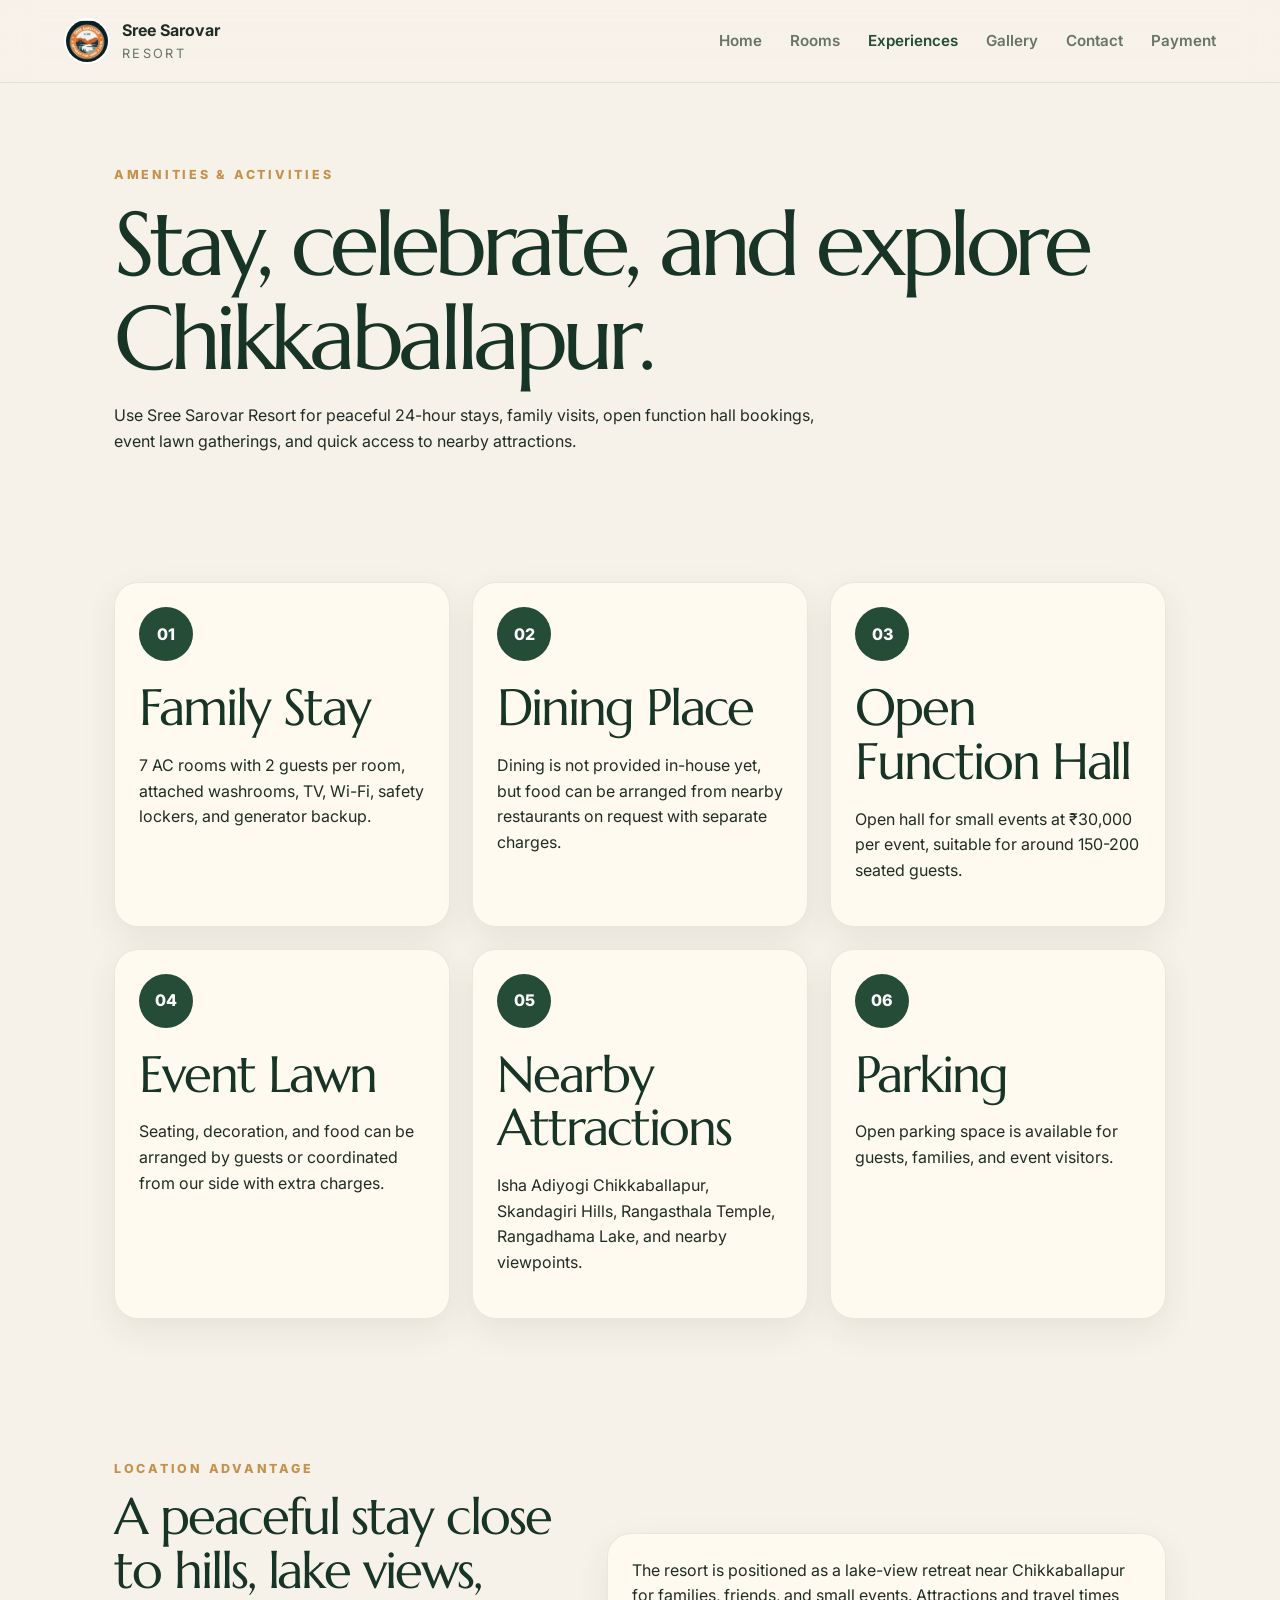
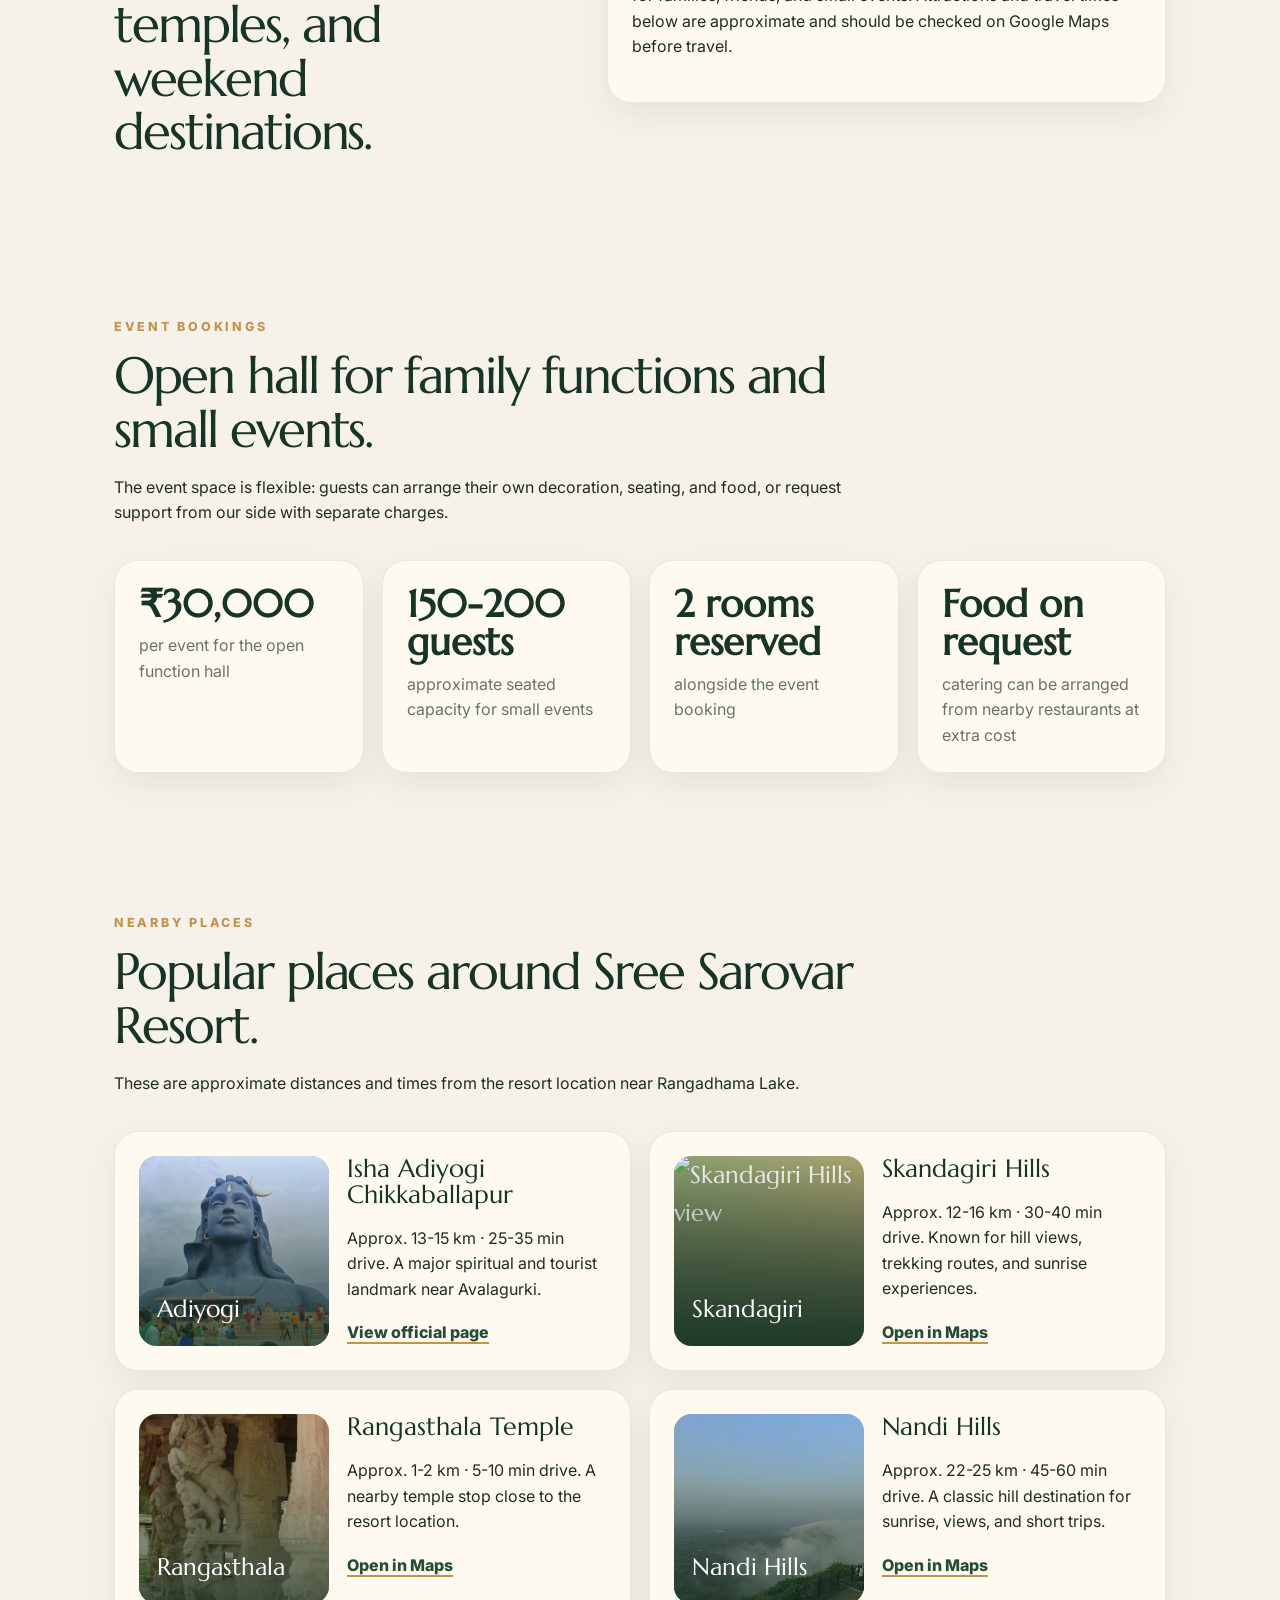
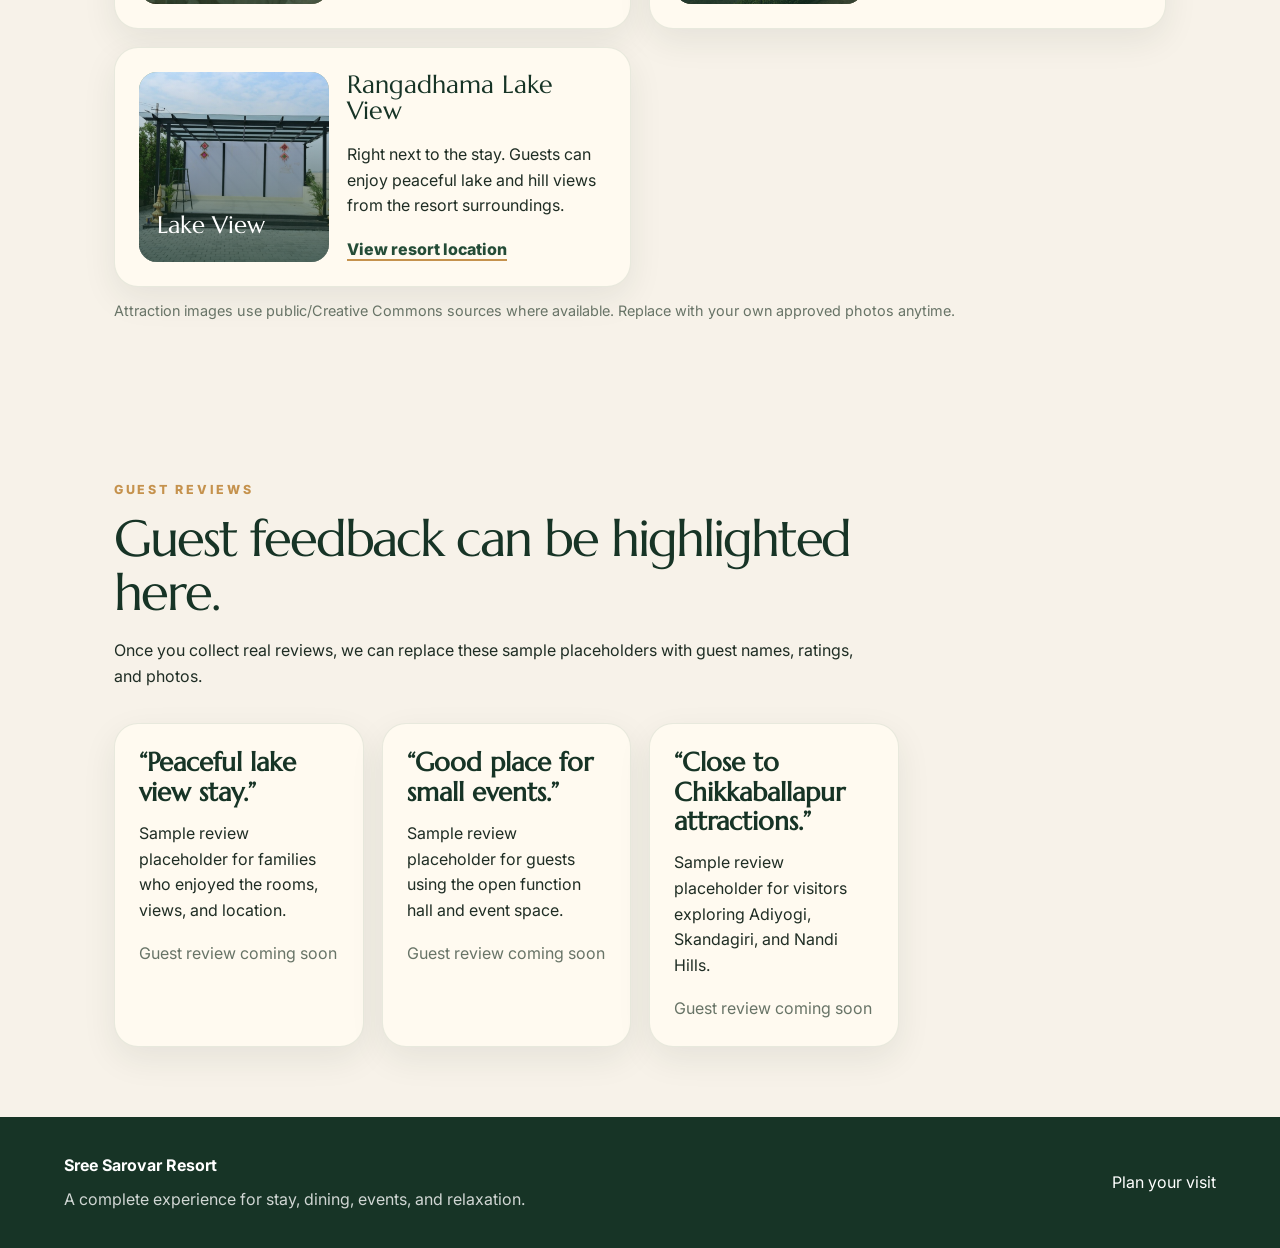
==== experiences.html @ 9f4c0558 "resort website" ====
<!doctype html>
<html lang="en">
  <head>
    <meta charset="utf-8">
    <meta name="viewport" content="width=device-width, initial-scale=1">
    <meta name="description" content="Dining, event spaces, family stays, and nearby attractions at Sree Sarovar Resort.">
    <title>Experiences | Sree Sarovar Resort</title>
    <link rel="preconnect" href="https://fonts.googleapis.com">
    <link rel="preconnect" href="https://fonts.gstatic.com" crossorigin>
    <link href="https://fonts.googleapis.com/css2?family=Marcellus&family=Inter:wght@400;500;600;700&display=swap" rel="stylesheet">
    <link rel="stylesheet" href="assets/css/styles.css">
  </head>
  <body>
    <header class="site-header">
      <a class="brand" href="index.html"><img class="brand-logo" src="assets/images/sri-sarovar-logo.png" alt="Sree Sarovar Resort logo"><span><strong>Sree Sarovar</strong><small>Resort</small></span></a>
      <button class="nav-toggle" type="button" aria-label="Open navigation" aria-expanded="false"><span></span><span></span><span></span></button>
      <nav class="site-nav" aria-label="Primary navigation">
        <a href="index.html">Home</a>
        <a href="rooms.html">Rooms</a>
        <a href="experiences.html" aria-current="page">Experiences</a>
        <a href="gallery.html">Gallery</a>
        <a href="contact.html">Contact</a>
        <a href="payment.html">Payment</a>
      </nav>
    </header>

    <main>
      <section class="page-hero">
        <p class="eyebrow">Amenities & Activities</p>
        <h1>Stay, celebrate, and explore Chikkaballapur.</h1>
        <p>Use Sree Sarovar Resort for peaceful 24-hour stays, family visits, open function hall bookings, event lawn gatherings, and quick access to nearby attractions.</p>
      </section>

      <section class="section">
        <div class="card-grid three">
          <article class="feature-card">
            <div class="icon-circle">01</div>
            <h2>Family Stay</h2>
            <p>7 AC rooms with 2 guests per room, attached washrooms, TV, Wi-Fi, safety lockers, and generator backup.</p>
          </article>
          <article class="feature-card">
            <div class="icon-circle">02</div>
            <h2>Dining Place</h2>
            <p>Dining is not provided in-house yet, but food can be arranged from nearby restaurants on request with separate charges.</p>
          </article>
          <article class="feature-card">
            <div class="icon-circle">03</div>
            <h2>Open Function Hall</h2>
            <p>Open hall for small events at ₹30,000 per event, suitable for around 150-200 seated guests.</p>
          </article>
          <article class="feature-card">
            <div class="icon-circle">04</div>
            <h2>Event Lawn</h2>
            <p>Seating, decoration, and food can be arranged by guests or coordinated from our side with extra charges.</p>
          </article>
          <article class="feature-card">
            <div class="icon-circle">05</div>
            <h2>Nearby Attractions</h2>
            <p>Isha Adiyogi Chikkaballapur, Skandagiri Hills, Rangasthala Temple, Rangadhama Lake, and nearby viewpoints.</p>
          </article>
          <article class="feature-card">
            <div class="icon-circle">06</div>
            <h2>Parking</h2>
            <p>Open parking space is available for guests, families, and event visitors.</p>
          </article>
        </div>
      </section>

      <section class="section split-section">
        <div>
          <p class="eyebrow">Location Advantage</p>
          <h2>A peaceful stay close to hills, lake views, temples, and weekend destinations.</h2>
        </div>
        <div class="story-box">
          <p>The resort is positioned as a lake-view retreat near Chikkaballapur for families, friends, and small events. Attractions and travel times below are approximate and should be checked on Google Maps before travel.</p>
        </div>
      </section>

      <section class="section">
        <div class="section-heading">
          <p class="eyebrow">Event Bookings</p>
          <h2>Open hall for family functions and small events.</h2>
          <p>The event space is flexible: guests can arrange their own decoration, seating, and food, or request support from our side with separate charges.</p>
        </div>
        <div class="policy-grid">
          <article class="policy-card">
            <strong>₹30,000</strong>
            <span>per event for the open function hall</span>
          </article>
          <article class="policy-card">
            <strong>150-200 guests</strong>
            <span>approximate seated capacity for small events</span>
          </article>
          <article class="policy-card">
            <strong>2 rooms reserved</strong>
            <span>alongside the event booking</span>
          </article>
          <article class="policy-card">
            <strong>Food on request</strong>
            <span>catering can be arranged from nearby restaurants at extra cost</span>
          </article>
        </div>
      </section>

      <section class="section">
        <div class="section-heading">
          <p class="eyebrow">Nearby Places</p>
          <h2>Popular places around Sree Sarovar Resort.</h2>
          <p>These are approximate distances and times from the resort location near Rangadhama Lake.</p>
        </div>
        <div class="attraction-grid">
          <article class="attraction-card">
            <div class="attraction-visual">
              <img src="assets/images/attraction-adiyogi.jpg" alt="Adiyogi Shiva statue">
              <span>Adiyogi</span>
            </div>
            <div>
              <h3>Isha Adiyogi Chikkaballapur</h3>
              <p>Approx. 13-15 km · 25-35 min drive. A major spiritual and tourist landmark near Avalagurki.</p>
              <a class="text-link" href="https://isha.sadhguru.org/en/center/consecrated-spaces/adiyogi-chikkaballapur-bangalore" target="_blank" rel="noreferrer">View official page</a>
            </div>
          </article>
          <article class="attraction-card">
            <div class="attraction-visual">
              <img src="assets/images/attraction-skandagiri.jpg" alt="Skandagiri Hills view">
              <span>Skandagiri</span>
            </div>
            <div>
              <h3>Skandagiri Hills</h3>
              <p>Approx. 12-16 km · 30-40 min drive. Known for hill views, trekking routes, and sunrise experiences.</p>
              <a class="text-link" href="https://www.google.com/maps/search/?api=1&amp;query=Skandagiri+Hills+Chikkaballapur" target="_blank" rel="noreferrer">Open in Maps</a>
            </div>
          </article>
          <article class="attraction-card">
            <div class="attraction-visual">
              <img src="assets/images/attraction-rangasthala.jpg" alt="Rangasthala temple pillars">
              <span>Rangasthala</span>
            </div>
            <div>
              <h3>Rangasthala Temple</h3>
              <p>Approx. 1-2 km · 5-10 min drive. A nearby temple stop close to the resort location.</p>
              <a class="text-link" href="https://www.google.com/maps/place/Shri+Ranganatha+Swamy+Temple+(Rangasthala)/@13.4565783,77.69862,17z" target="_blank" rel="noreferrer">Open in Maps</a>
            </div>
          </article>
          <article class="attraction-card">
            <div class="attraction-visual">
              <img src="assets/images/attraction-nandi-hills.jpg" alt="Nandi Hills top view">
              <span>Nandi Hills</span>
            </div>
            <div>
              <h3>Nandi Hills</h3>
              <p>Approx. 22-25 km · 45-60 min drive. A classic hill destination for sunrise, views, and short trips.</p>
              <a class="text-link" href="https://www.google.com/maps/search/?api=1&amp;query=Nandi+Hills+Chikkaballapur" target="_blank" rel="noreferrer">Open in Maps</a>
            </div>
          </article>
          <article class="attraction-card">
            <div class="attraction-visual">
              <img src="assets/images/lake-view-evening.png" alt="Rangadhama Lake view near the resort">
              <span>Lake View</span>
            </div>
            <div>
              <h3>Rangadhama Lake View</h3>
              <p>Right next to the stay. Guests can enjoy peaceful lake and hill views from the resort surroundings.</p>
              <a class="text-link" href="https://www.google.com/maps/place/Sri+Sarovar+Resort/@13.4571592,77.7099998,17z" target="_blank" rel="noreferrer">View resort location</a>
            </div>
          </article>
        </div>
        <p class="image-credit-note">Attraction images use public/Creative Commons sources where available. Replace with your own approved photos anytime.</p>
      </section>

      <section class="section">
        <div class="section-heading">
          <p class="eyebrow">Guest Reviews</p>
          <h2>Guest feedback can be highlighted here.</h2>
          <p>Once you collect real reviews, we can replace these sample placeholders with guest names, ratings, and photos.</p>
        </div>
        <div class="review-grid">
          <article class="review-card">
            <strong>“Peaceful lake view stay.”</strong>
            <p>Sample review placeholder for families who enjoyed the rooms, views, and location.</p>
            <span>Guest review coming soon</span>
          </article>
          <article class="review-card">
            <strong>“Good place for small events.”</strong>
            <p>Sample review placeholder for guests using the open function hall and event space.</p>
            <span>Guest review coming soon</span>
          </article>
          <article class="review-card">
            <strong>“Close to Chikkaballapur attractions.”</strong>
            <p>Sample review placeholder for visitors exploring Adiyogi, Skandagiri, and Nandi Hills.</p>
            <span>Guest review coming soon</span>
          </article>
        </div>
      </section>
    </main>

    <footer class="site-footer">
      <div><strong>Sree Sarovar Resort</strong><p>A complete experience for stay, dining, events, and relaxation.</p></div>
      <div><a href="contact.html">Plan your visit</a></div>
    </footer>
    <script src="assets/js/main.js"></script>
  </body>
</html>
---- assets/css/styles.css ----
:root {
  --bg: #f7f2e9;
  --surface: #fffaf0;
  --surface-strong: #f1e4d0;
  --ink: #1f2d24;
  --muted: #687467;
  --green: #244c37;
  --green-dark: #173426;
  --gold: #c5924d;
  --sand: #e8d2b6;
  --white: #ffffff;
  --shadow: 0 22px 70px rgba(31, 45, 36, 0.12);
  --radius: 28px;
}

* {
  box-sizing: border-box;
}

html {
  scroll-behavior: smooth;
}

body {
  margin: 0;
  background: var(--bg);
  color: var(--ink);
  font-family: "Inter", system-ui, -apple-system, BlinkMacSystemFont, "Segoe UI", sans-serif;
  line-height: 1.6;
}

a {
  color: inherit;
  text-decoration: none;
}

img {
  display: block;
  max-width: 100%;
}

h1,
h2,
h3 {
  color: var(--green-dark);
  font-family: "Marcellus", Georgia, serif;
  font-weight: 400;
  line-height: 1.05;
  margin: 0 0 18px;
}

h1 {
  font-size: clamp(3rem, 7vw, 6.8rem);
  letter-spacing: -0.06em;
}

h2 {
  font-size: clamp(2rem, 4vw, 3.8rem);
  letter-spacing: -0.04em;
}

h3 {
  font-size: 1.55rem;
}

p {
  margin: 0 0 18px;
}

.site-header {
  align-items: center;
  background: rgba(247, 242, 233, 0.88);
  backdrop-filter: blur(16px);
  border-bottom: 1px solid rgba(36, 76, 55, 0.1);
  display: flex;
  justify-content: space-between;
  left: 0;
  padding: 18px clamp(18px, 5vw, 72px);
  position: sticky;
  right: 0;
  top: 0;
  z-index: 20;
}

.brand {
  align-items: center;
  display: inline-flex;
  gap: 12px;
}

.brand-mark,
.brand-logo {
  align-items: center;
  background: var(--green);
  border-radius: 999px;
  color: var(--white);
  display: inline-flex;
  font-family: "Marcellus", Georgia, serif;
  height: 46px;
  justify-content: center;
  width: 46px;
}

.brand-logo {
  background: var(--white);
  object-fit: cover;
  padding: 2px;
}

.brand strong,
.brand small {
  display: block;
}

.brand small {
  color: var(--muted);
  font-size: 0.8rem;
  letter-spacing: 0.18em;
  text-transform: uppercase;
}

.site-nav {
  align-items: center;
  display: flex;
  gap: 28px;
}

.site-nav a {
  color: var(--muted);
  font-size: 0.95rem;
  font-weight: 600;
}

.site-nav a:hover,
.site-nav a[aria-current="page"] {
  color: var(--green);
}

.nav-toggle {
  background: transparent;
  border: 0;
  display: none;
  padding: 8px;
}

.nav-toggle span {
  background: var(--green);
  display: block;
  height: 2px;
  margin: 5px 0;
  width: 26px;
}

.hero {
  align-items: stretch;
  display: grid;
  gap: 28px;
  grid-template-columns: minmax(0, 1.3fr) minmax(320px, 0.7fr);
  min-height: calc(100vh - 84px);
  padding: 60px clamp(18px, 5vw, 72px);
}

.hero-content,
.page-hero,
.section {
  margin: 0 auto;
  max-width: 1180px;
  width: 100%;
}

.hero-content {
  align-content: center;
  background:
    linear-gradient(135deg, rgba(23, 52, 38, 0.9), rgba(36, 76, 55, 0.55)),
    radial-gradient(circle at top right, rgba(197, 146, 77, 0.65), transparent 35%),
    linear-gradient(145deg, #244c37, #11251b);
  border-radius: var(--radius);
  color: var(--white);
  display: grid;
  padding: clamp(28px, 6vw, 78px);
  position: relative;
  overflow: hidden;
}

.hero-content::after {
  border: 1px solid rgba(255, 255, 255, 0.2);
  border-radius: 50%;
  content: "";
  height: 340px;
  position: absolute;
  right: -110px;
  top: -90px;
  width: 340px;
}

.hero-content h1,
.hero-content p {
  color: var(--white);
  max-width: 780px;
  position: relative;
  z-index: 1;
}

.hero-copy {
  font-size: 1.15rem;
}

.hero-actions {
  display: flex;
  flex-wrap: wrap;
  gap: 14px;
  position: relative;
  z-index: 1;
}

.hero-card {
  background:
    linear-gradient(180deg, rgba(23, 52, 38, 0.1), rgba(23, 52, 38, 0.65)),
    linear-gradient(135deg, #d9c4a4, #7b8a64);
  border-radius: var(--radius);
  box-shadow: var(--shadow);
  color: var(--white);
  display: flex;
  flex-direction: column;
  justify-content: flex-end;
  min-height: 440px;
  padding: 32px;
}

.photo-card {
  isolation: isolate;
  overflow: hidden;
  padding: 0;
  position: relative;
}

.photo-card::after {
  background: linear-gradient(180deg, rgba(23, 52, 38, 0.04), rgba(23, 52, 38, 0.82));
  content: "";
  inset: 0;
  position: absolute;
  z-index: 1;
}

.photo-card img {
  height: 100%;
  inset: 0;
  object-fit: cover;
  position: absolute;
  width: 100%;
}

.photo-card > div {
  margin-top: auto;
  padding: 32px;
  position: relative;
  z-index: 2;
}

.hero-card span,
.eyebrow {
  color: var(--gold);
  font-size: 0.78rem;
  font-weight: 800;
  letter-spacing: 0.22em;
  margin-bottom: 12px;
  text-transform: uppercase;
}

.hero-card strong {
  font-family: "Marcellus", Georgia, serif;
  font-size: 2.2rem;
  line-height: 1;
  margin-bottom: 14px;
}

.button {
  align-items: center;
  border-radius: 999px;
  display: inline-flex;
  font-weight: 800;
  justify-content: center;
  min-height: 48px;
  padding: 12px 22px;
  transition: transform 180ms ease, box-shadow 180ms ease;
}

.button:hover {
  box-shadow: 0 14px 28px rgba(31, 45, 36, 0.18);
  transform: translateY(-2px);
}

.button-primary {
  background: var(--gold);
  color: var(--green-dark);
}

.button-secondary {
  border: 1px solid rgba(255, 255, 255, 0.4);
  color: var(--white);
}

.button-dark {
  background: var(--green-dark);
  color: var(--white);
}

.button-outline {
  border: 1px solid rgba(36, 76, 55, 0.24);
  color: var(--green-dark);
}

.booking-strip {
  align-items: center;
  background: var(--surface);
  border: 1px solid rgba(36, 76, 55, 0.1);
  border-radius: 24px;
  box-shadow: var(--shadow);
  display: flex;
  gap: 18px;
  justify-content: space-between;
  margin: -34px auto 70px;
  max-width: 980px;
  padding: 24px;
  position: relative;
  width: calc(100% - 36px);
  z-index: 2;
}

.inner-strip {
  margin-bottom: 24px;
  margin-top: 0;
}

.booking-strip span {
  color: var(--muted);
  display: block;
  font-size: 0.9rem;
}

.booking-actions {
  display: flex;
  flex-wrap: wrap;
  gap: 12px;
}

.section {
  padding: 70px clamp(18px, 5vw, 72px);
}

.section-heading {
  margin-bottom: 34px;
  max-width: 760px;
}

.card-grid {
  display: grid;
  gap: 22px;
}

.card-grid.three {
  grid-template-columns: repeat(3, minmax(0, 1fr));
}

.policy-grid,
.review-grid,
.attraction-grid,
.payment-option-grid {
  display: grid;
  gap: 18px;
}

.policy-grid,
.review-grid,
.payment-option-grid {
  grid-template-columns: repeat(4, minmax(0, 1fr));
}

.attraction-grid {
  grid-template-columns: repeat(2, minmax(0, 1fr));
}

.feature-card,
.story-box,
.contact-panel,
.enquiry-form,
.room-card,
.policy-card,
.review-card,
.attraction-card,
.payment-panel,
.payment-option-card {
  background: var(--surface);
  border: 1px solid rgba(36, 76, 55, 0.1);
  border-radius: 24px;
  box-shadow: 0 12px 34px rgba(31, 45, 36, 0.08);
  padding: 24px;
}

.payment-option-card {
  display: flex;
  flex-direction: column;
}

.payment-option-card > span {
  color: var(--gold);
  font-size: 0.78rem;
  font-weight: 800;
  letter-spacing: 0.16em;
  margin-bottom: 14px;
  text-transform: uppercase;
}

.payment-option-card .button {
  margin-top: auto;
}

.policy-card strong {
  color: var(--green-dark);
  display: block;
  font-family: "Marcellus", Georgia, serif;
  font-size: clamp(1.8rem, 3vw, 2.7rem);
  line-height: 1;
  margin-bottom: 10px;
}

.policy-card span,
.review-card span {
  color: var(--muted);
}

.attraction-card {
  display: grid;
  gap: 18px;
  grid-template-columns: 190px minmax(0, 1fr);
}

.attraction-visual {
  align-items: flex-end;
  background:
    linear-gradient(180deg, rgba(23, 52, 38, 0.05), rgba(23, 52, 38, 0.82)),
    linear-gradient(135deg, #98aa78, #d9b77a);
  border-radius: 18px;
  color: var(--white);
  display: flex;
  font-family: "Marcellus", Georgia, serif;
  font-size: 1.5rem;
  min-height: 190px;
  overflow: hidden;
  position: relative;
}

.attraction-visual::after {
  background: linear-gradient(180deg, rgba(23, 52, 38, 0.04), rgba(23, 52, 38, 0.72));
  content: "";
  inset: 0;
  position: absolute;
}

.attraction-visual img {
  height: 100%;
  inset: 0;
  object-fit: cover;
  position: absolute;
  width: 100%;
}

.attraction-visual span {
  padding: 18px;
  position: relative;
  z-index: 1;
}

.review-card strong {
  color: var(--green-dark);
  display: block;
  font-family: "Marcellus", Georgia, serif;
  font-size: 1.6rem;
  line-height: 1.15;
  margin-bottom: 14px;
}

.image-credit-note {
  color: var(--muted);
  font-size: 0.9rem;
  margin-top: 12px;
}

.image-placeholder,
.gallery-tile,
.gallery-item,
.map-placeholder {
  align-items: center;
  background:
    linear-gradient(135deg, rgba(36, 76, 55, 0.75), rgba(197, 146, 77, 0.55)),
    linear-gradient(135deg, #b9c1a5, #e2c195);
  border-radius: 20px;
  color: var(--white);
  display: flex;
  font-weight: 800;
  justify-content: center;
  min-height: 220px;
  text-align: center;
}

.card-image,
.room-image,
.gallery-tile,
.gallery-item img {
  border-radius: 20px;
  display: block;
  height: 230px;
  object-fit: cover;
  width: 100%;
}

.room-image {
  height: 340px;
}

img.gallery-tile {
  min-height: 220px;
}

.image-placeholder.large {
  min-height: 320px;
}

.split-section {
  align-items: center;
  display: grid;
  gap: 36px;
  grid-template-columns: minmax(0, 0.9fr) minmax(320px, 1.1fr);
}

.payment-layout {
  align-items: start;
  display: grid;
  gap: 26px;
  grid-template-columns: repeat(2, minmax(0, 1fr));
}

.payment-row {
  border-bottom: 1px solid rgba(36, 76, 55, 0.12);
  display: grid;
  gap: 4px;
  padding: 16px 0;
}

.payment-row span {
  color: var(--muted);
  font-size: 0.9rem;
}

.qr-placeholder {
  align-items: center;
  background:
    linear-gradient(135deg, rgba(36, 76, 55, 0.75), rgba(197, 146, 77, 0.55)),
    linear-gradient(135deg, #b9c1a5, #e2c195);
  border-radius: 20px;
  color: var(--white);
  display: flex;
  font-weight: 800;
  justify-content: center;
  margin-top: 22px;
  min-height: 260px;
  text-align: center;
}

.inline-link {
  display: inline-block;
  margin-left: 14px;
  margin-top: 14px;
}

.section-cta {
  margin-top: 24px;
}

.amenity-list {
  display: grid;
  gap: 14px;
}

.amenity-list div {
  background: var(--surface);
  border-left: 5px solid var(--gold);
  border-radius: 18px;
  padding: 20px;
}

.amenity-list strong,
.amenity-list span {
  display: block;
}

.amenity-list span {
  color: var(--muted);
}

.text-link {
  border-bottom: 2px solid var(--gold);
  color: var(--green);
  font-weight: 800;
}

.accent-section {
  background: var(--green-dark);
  border-radius: var(--radius);
  color: var(--white);
  margin-bottom: 70px;
}

.accent-section h2,
.accent-section p {
  color: var(--white);
}

.gallery-preview,
.gallery-grid {
  display: grid;
  gap: 16px;
  grid-template-columns: repeat(4, minmax(0, 1fr));
  margin-bottom: 24px;
}

.gallery-tile.tall {
  grid-row: span 2;
  height: 456px;
  min-height: 456px;
}

.gallery-tile.wide {
  grid-column: span 2;
}

.page-hero {
  padding: 82px clamp(18px, 5vw, 72px) 40px;
}

.page-hero p {
  max-width: 740px;
}

.room-list {
  display: grid;
  gap: 28px;
}

.room-card {
  align-items: center;
  display: grid;
  gap: 28px;
  grid-template-columns: minmax(280px, 0.85fr) minmax(0, 1fr);
}

.check-list {
  color: var(--muted);
  margin: 0 0 24px;
  padding-left: 20px;
}

.icon-circle {
  align-items: center;
  background: var(--green);
  border-radius: 999px;
  color: var(--white);
  display: inline-flex;
  font-weight: 800;
  height: 54px;
  justify-content: center;
  margin-bottom: 20px;
  width: 54px;
}

.filter-bar {
  display: flex;
  flex-wrap: wrap;
  gap: 10px;
  margin-bottom: 24px;
}

.filter-button {
  background: var(--surface);
  border: 1px solid rgba(36, 76, 55, 0.14);
  border-radius: 999px;
  color: var(--green);
  cursor: pointer;
  font: inherit;
  font-weight: 800;
  padding: 10px 18px;
}

.filter-button.active {
  background: var(--green);
  color: var(--white);
}

.gallery-item {
  background: var(--surface);
  box-shadow: 0 12px 34px rgba(31, 45, 36, 0.08);
  display: block;
  margin: 0;
  min-height: 230px;
  overflow: hidden;
  padding: 0;
}

.gallery-item img {
  border-radius: 20px 20px 0 0;
}

.gallery-item figcaption {
  color: var(--green-dark);
  font-weight: 800;
  padding: 14px 16px 16px;
}

.gallery-item.is-hidden {
  display: none;
}

.contact-layout {
  align-items: start;
  display: grid;
  gap: 26px;
  grid-template-columns: minmax(0, 0.9fr) minmax(320px, 1.1fr);
}

.contact-row {
  border-bottom: 1px solid rgba(36, 76, 55, 0.12);
  display: grid;
  gap: 4px;
  padding: 16px 0;
}

.contact-row span {
  color: var(--muted);
  font-size: 0.9rem;
}

.map-placeholder {
  margin-top: 22px;
  min-height: 260px;
}

.map-frame {
  border: 0;
  border-radius: 20px;
  display: block;
  height: 300px;
  margin-top: 22px;
  width: 100%;
}

.contact-actions {
  display: flex;
  flex-wrap: wrap;
  gap: 12px;
  margin-top: 20px;
}

.enquiry-form {
  display: grid;
  gap: 16px;
}

.enquiry-form label {
  color: var(--green);
  display: grid;
  font-weight: 800;
  gap: 8px;
}

input,
select,
textarea {
  background: var(--white);
  border: 1px solid rgba(36, 76, 55, 0.16);
  border-radius: 14px;
  color: var(--ink);
  font: inherit;
  padding: 13px 14px;
  width: 100%;
}

input:focus,
select:focus,
textarea:focus {
  border-color: var(--gold);
  outline: 3px solid rgba(197, 146, 77, 0.2);
}

.form-note {
  color: var(--muted);
  font-size: 0.9rem;
}

.site-footer {
  align-items: center;
  background: var(--green-dark);
  color: rgba(255, 255, 255, 0.8);
  display: flex;
  gap: 24px;
  justify-content: space-between;
  padding: 36px clamp(18px, 5vw, 72px);
}

.site-footer strong,
.site-footer a {
  color: var(--white);
}

.site-footer p {
  margin: 8px 0 0;
}

@media (max-width: 920px) {
  .nav-toggle {
    display: block;
  }

  .site-nav {
    background: var(--surface);
    border: 1px solid rgba(36, 76, 55, 0.1);
    border-radius: 18px;
    box-shadow: var(--shadow);
    display: none;
    flex-direction: column;
    gap: 14px;
    padding: 18px;
    position: absolute;
    right: 18px;
    top: 76px;
    width: min(280px, calc(100vw - 36px));
  }

  .site-nav.open {
    display: flex;
  }

  .hero,
  .split-section,
  .room-card,
  .contact-layout,
  .payment-layout {
    grid-template-columns: 1fr;
  }

  .card-grid.three,
  .policy-grid,
  .review-grid,
  .attraction-grid,
  .payment-option-grid,
  .gallery-preview,
  .gallery-grid {
    grid-template-columns: repeat(2, minmax(0, 1fr));
  }

  .attraction-card {
    grid-template-columns: 1fr;
  }
}

@media (max-width: 640px) {
  .hero {
    min-height: auto;
    padding-top: 28px;
  }

  .hero-card {
    min-height: 320px;
  }

  .booking-strip,
  .site-footer {
    align-items: flex-start;
    flex-direction: column;
  }

  .card-grid.three,
  .policy-grid,
  .review-grid,
  .attraction-grid,
  .payment-option-grid,
  .gallery-preview,
  .gallery-grid {
    grid-template-columns: 1fr;
  }

  .gallery-tile.tall,
  .gallery-tile.wide {
    grid-column: auto;
    grid-row: auto;
    min-height: 220px;
  }
}
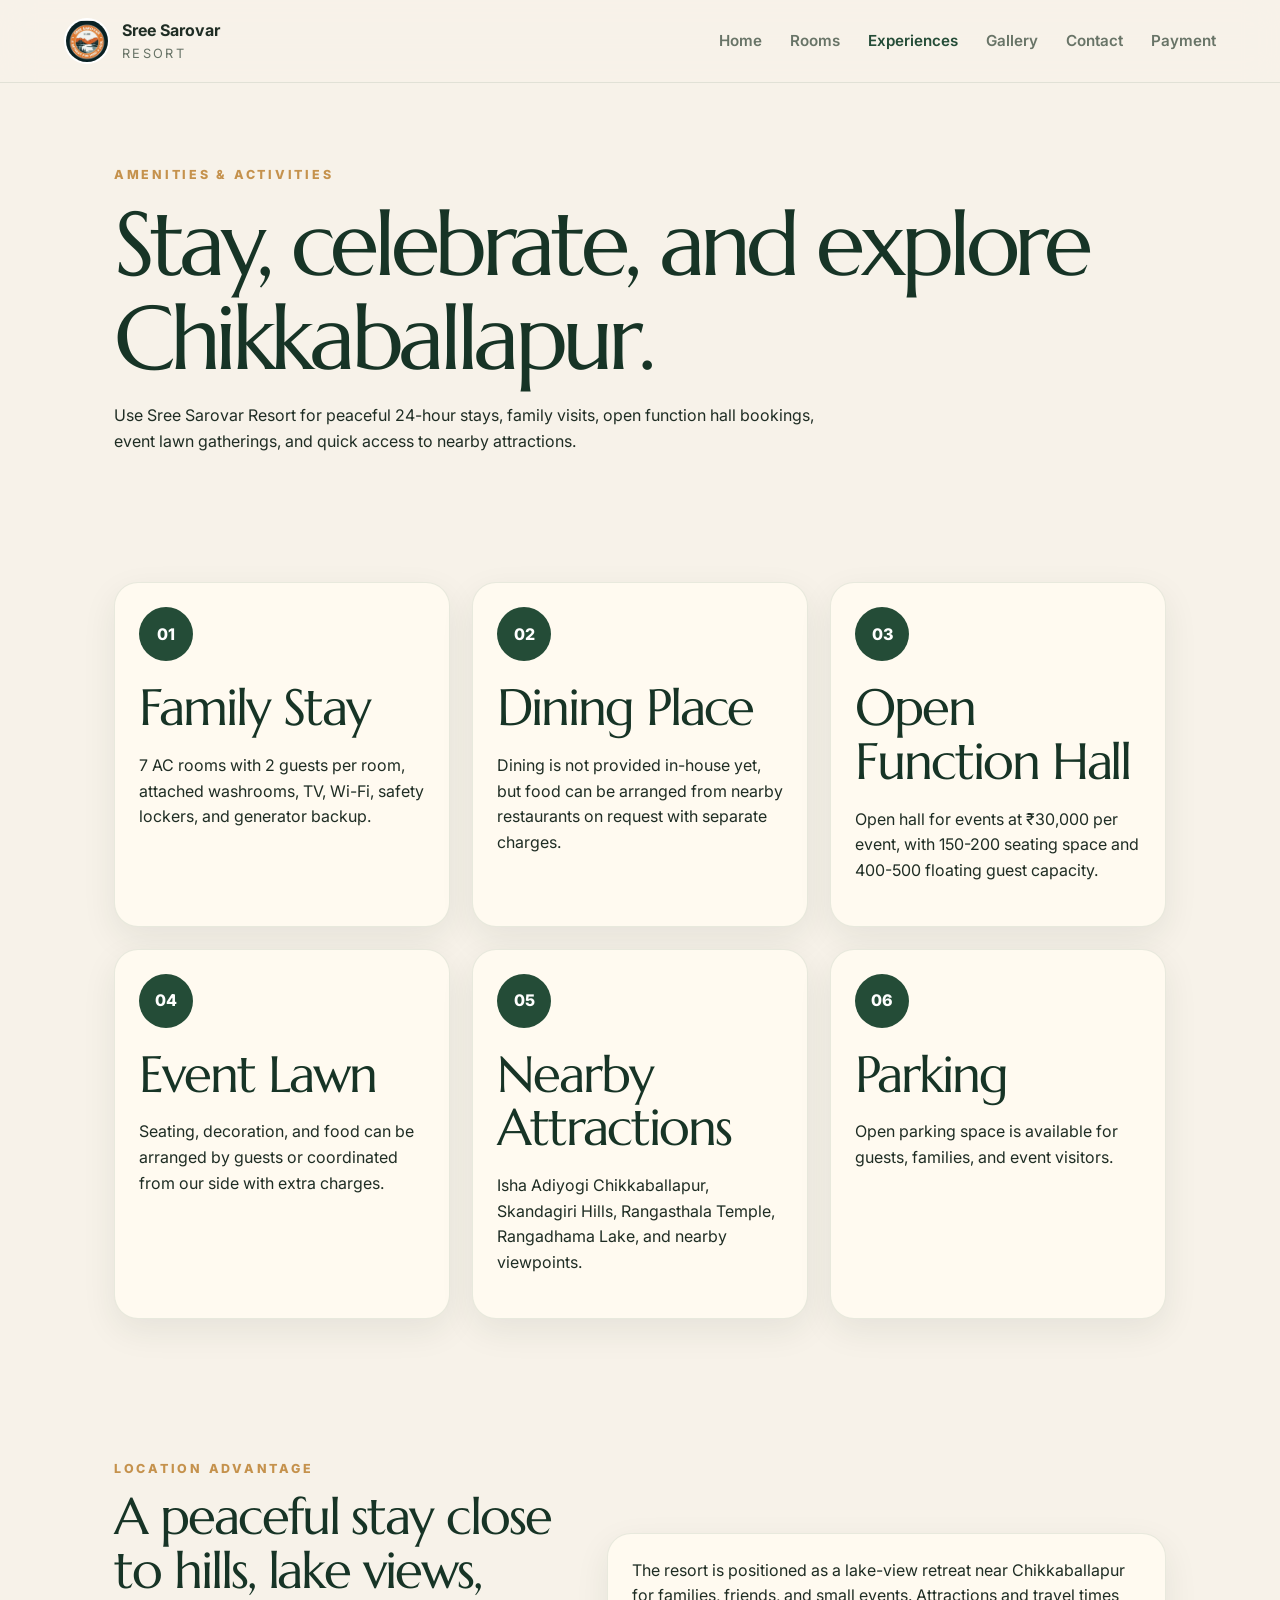
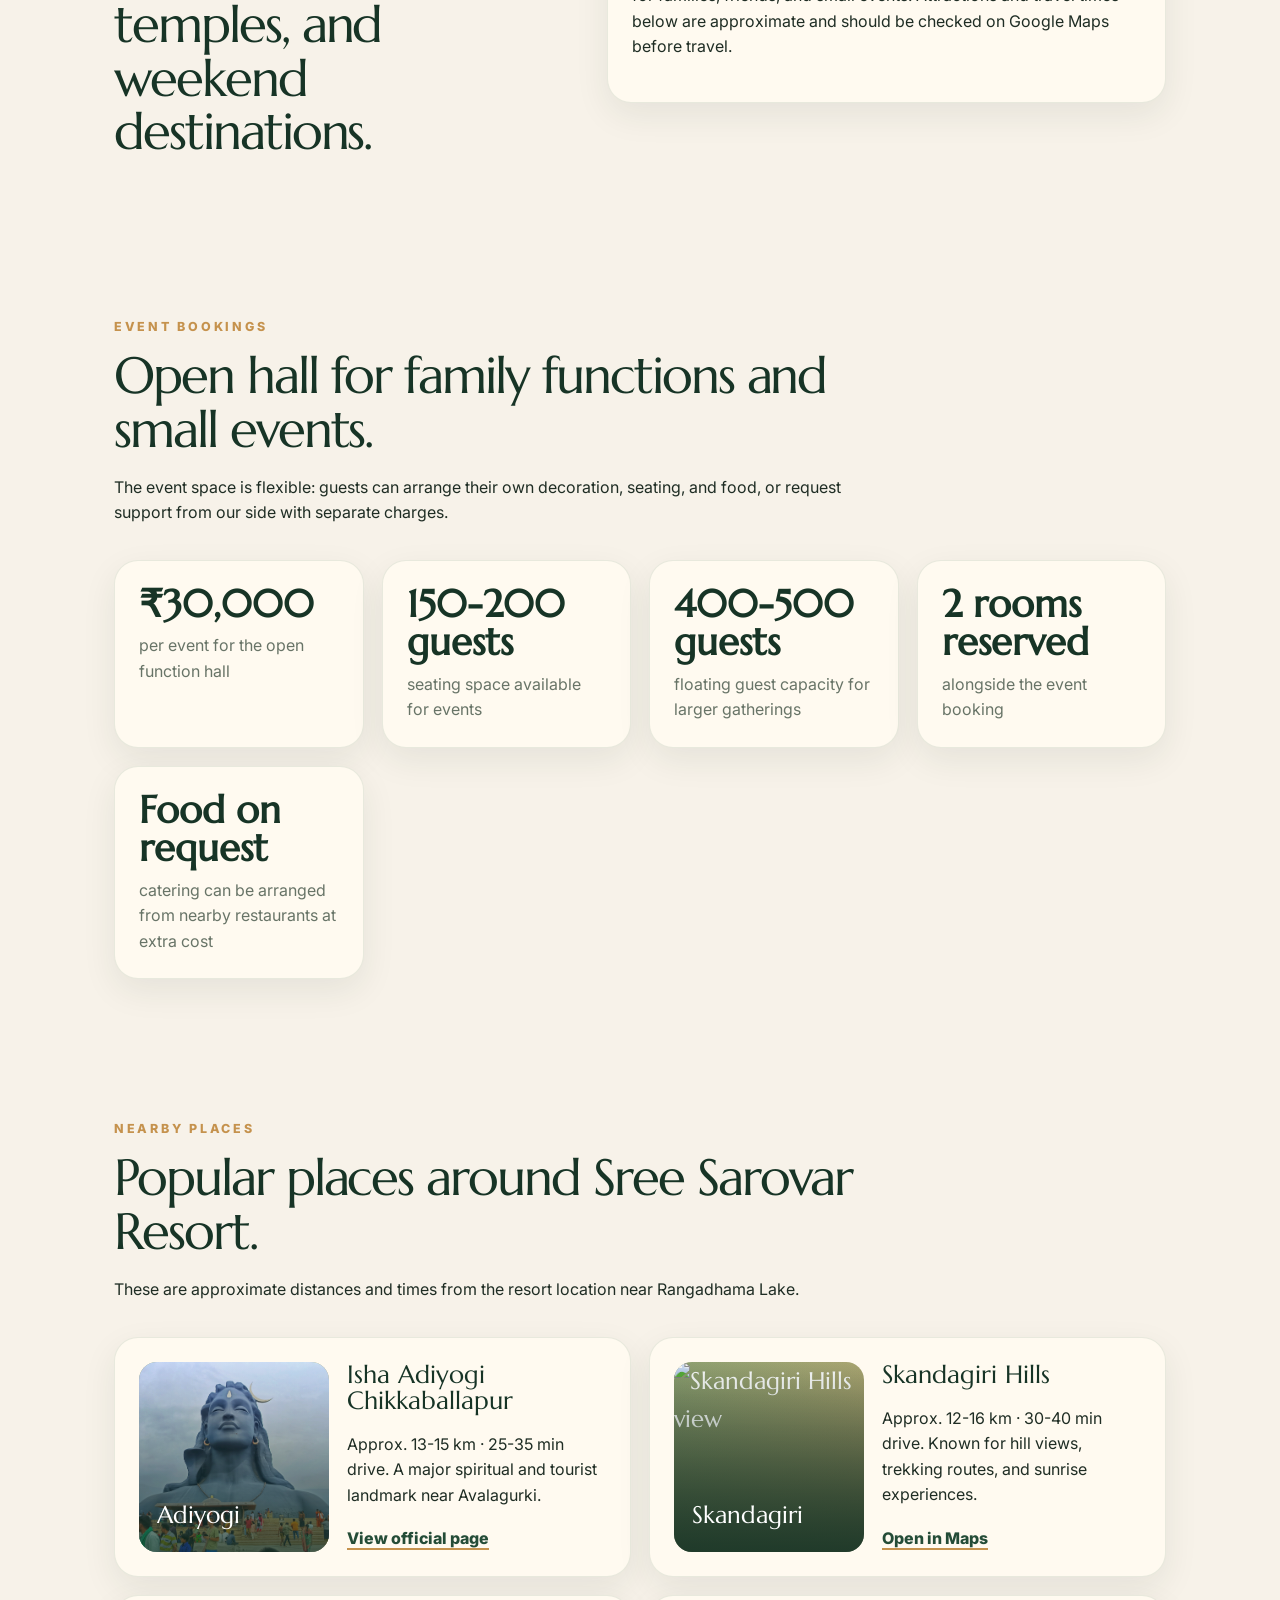
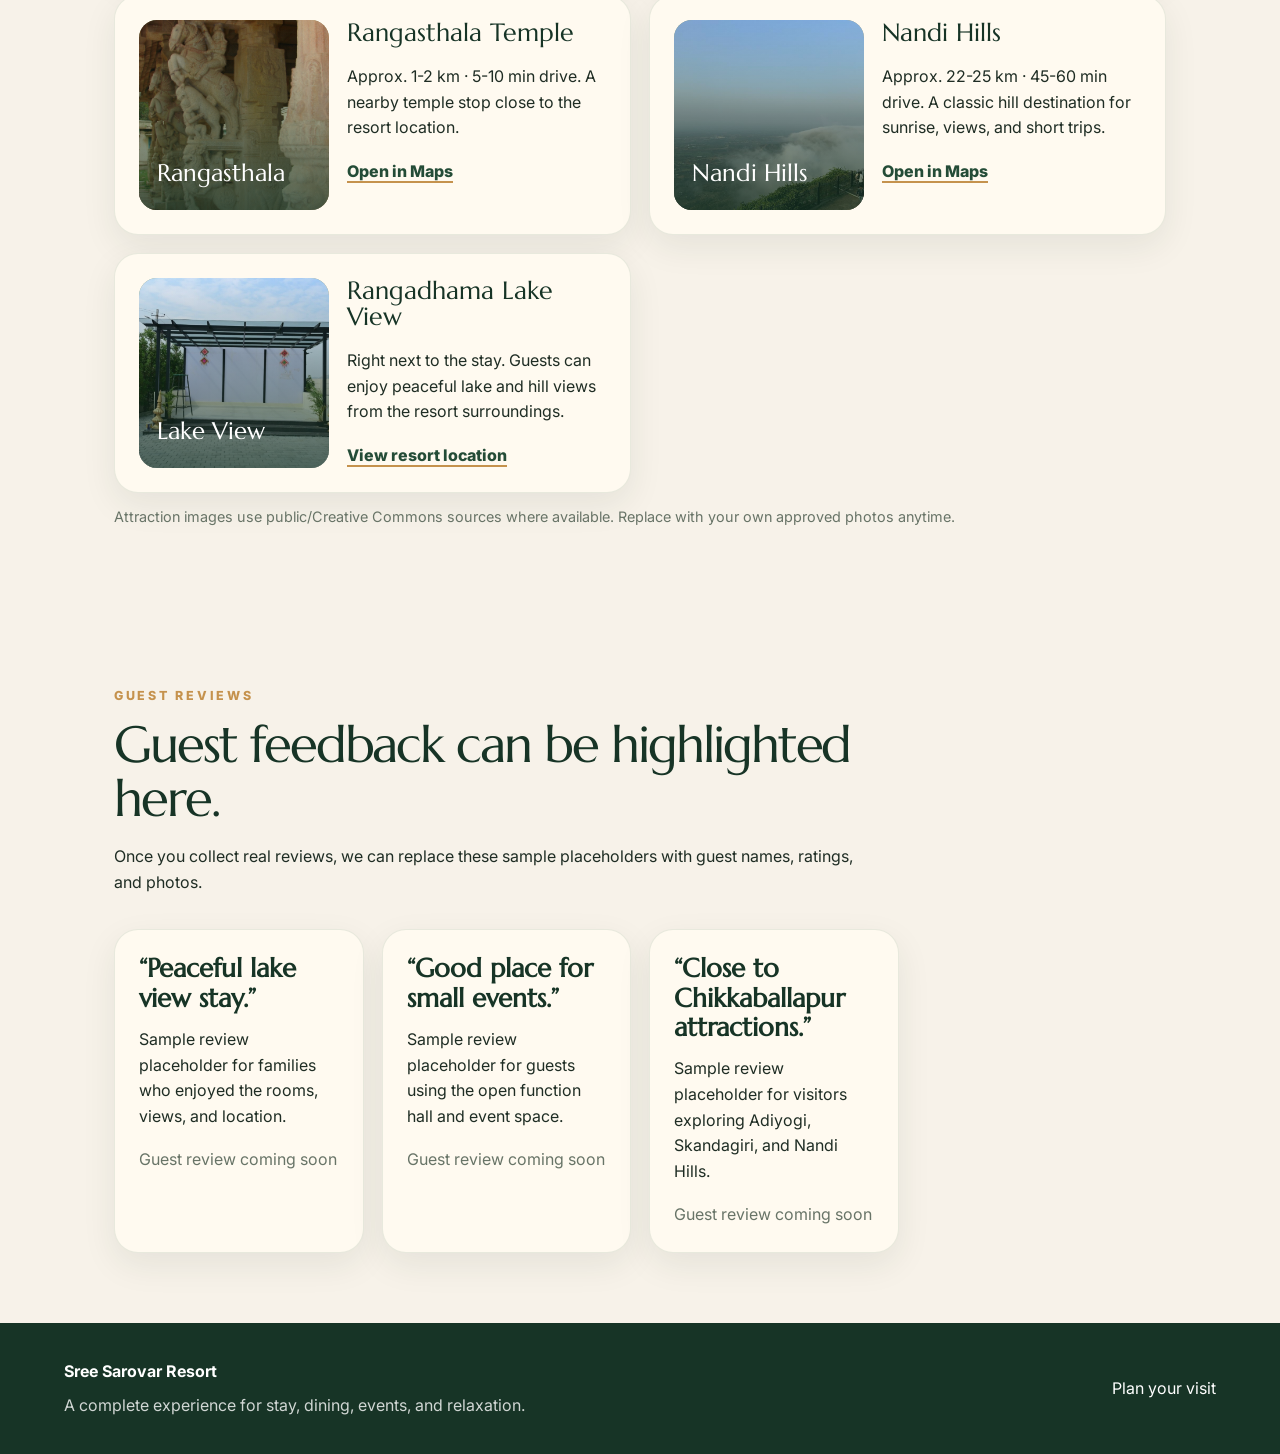
==== commit 7b3803e5: "Normalize line endings to CRLF" ====
--- a/experiences.html
+++ b/experiences.html
@@ -46,7 +46,7 @@
           <article class="feature-card">
             <div class="icon-circle">03</div>
             <h2>Open Function Hall</h2>
-            <p>Open hall for small events at ₹30,000 per event, suitable for around 150-200 seated guests.</p>
+            <p>Open hall for events at ₹30,000 per event, with 150-200 seating space and 400-500 floating guest capacity.</p>
           </article>
           <article class="feature-card">
             <div class="icon-circle">04</div>
@@ -89,7 +89,11 @@
           </article>
           <article class="policy-card">
             <strong>150-200 guests</strong>
-            <span>approximate seated capacity for small events</span>
+            <span>seating space available for events</span>
+          </article>
+          <article class="policy-card">
+            <strong>400-500 guests</strong>
+            <span>floating guest capacity for larger gatherings</span>
           </article>
           <article class="policy-card">
             <strong>2 rooms reserved</strong>
@@ -200,4 +204,4 @@
     </footer>
     <script src="assets/js/main.js"></script>
   </body>
-</html>
+</html>
